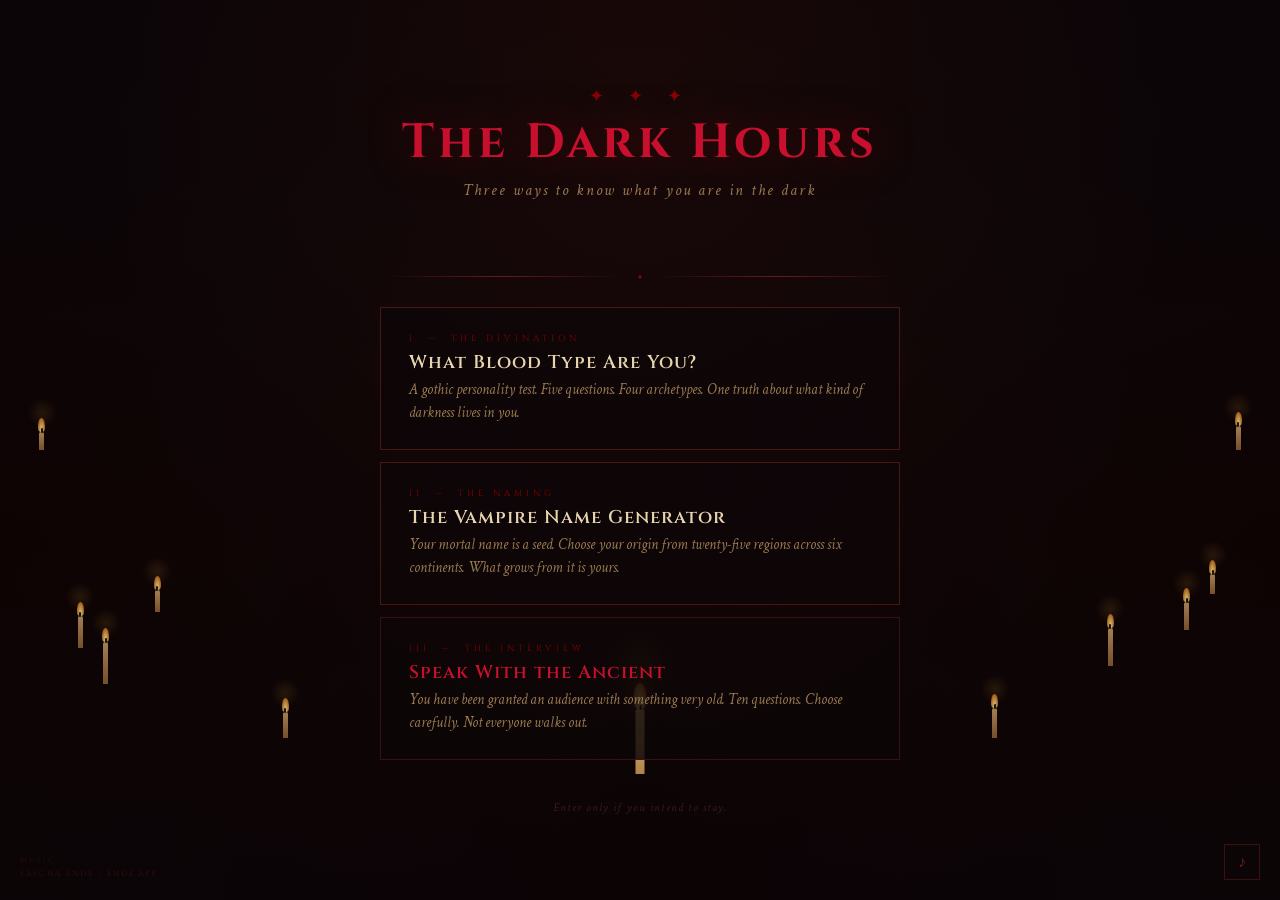
==== index.html @ 1d455ab2 "Add files via upload Lost Atmosphere 6 & 7 - by Sascha Ende All Credits to Sacha Ende and Ende.app" ====
<!DOCTYPE html>
<html lang="en">
<head>
<meta charset="UTF-8">
<meta name="viewport" content="width=device-width, initial-scale=1.0">
<title>The Dark Hours — A Gothic Experience</title>
<link rel="stylesheet" href="style.css">
<style>
/* LANDING PAGE SPECIFIC */
.landing-content {
  display: flex;
  flex-direction: column;
  align-items: center;
  justify-content: center;
  min-height: 100vh;
  padding: 2rem 1.25rem;
  position: relative;
  z-index: 10;
}

.site-intro {
  text-align: center;
  margin-bottom: 3rem;
  animation: fadeUp 1.2s ease;
}

.site-title {
  font-family: 'Cinzel', serif;
  font-size: clamp(1.8rem, 6vw, 3rem);
  font-weight: 700;
  color: var(--blood);
  text-shadow: 0 0 40px rgba(139,0,0,0.5), 0 0 80px rgba(139,0,0,0.2);
  letter-spacing: 4px;
  margin-bottom: 0.5rem;
  line-height: 1.2;
}

.site-tagline {
  font-style: italic;
  color: var(--gold-dim);
  font-size: 1rem;
  letter-spacing: 2px;
}

/* THREE DOORS */
.doors {
  display: flex;
  flex-direction: column;
  gap: 12px;
  width: 100%;
  max-width: 520px;
  animation: fadeUp 1.4s ease;
}

.door {
  display: block;
  background: rgba(13,6,8,0.85);
  border: 1px solid var(--border-dim);
  padding: 1.5rem 1.75rem;
  text-decoration: none;
  transition: all 0.3s;
  position: relative;
  overflow: hidden;
  cursor: pointer;
}

.door::before {
  content: '';
  position: absolute;
  left: 0; top: 0; bottom: 0;
  width: 0;
  background: linear-gradient(to right, rgba(139,26,26,0.15), transparent);
  transition: width 0.35s;
}

.door:hover {
  border-color: var(--border-bright);
  background: rgba(20,5,5,0.9);
}

.door:hover::before { width: 100%; }

.door-number {
  font-family: 'Cinzel', serif;
  font-size: 0.55rem;
  letter-spacing: 4px;
  color: var(--blood-dark);
  text-transform: uppercase;
  margin-bottom: 0.35rem;
}

.door-title {
  font-family: 'Cinzel', serif;
  font-size: 1.15rem;
  font-weight: 600;
  color: var(--parchment);
  margin-bottom: 0.3rem;
  letter-spacing: 1px;
}

.door-desc {
  font-size: 0.95rem;
  color: var(--gold-dim);
  font-style: italic;
  line-height: 1.5;
}

.door-arrow {
  position: absolute;
  right: 1.5rem;
  top: 50%;
  transform: translateY(-50%);
  color: var(--border-bright);
  font-size: 1.2rem;
  transition: all 0.25s;
  opacity: 0;
}

.door:hover .door-arrow {
  opacity: 1;
  right: 1.25rem;
}

.door.featured {
  border-color: #3a1010;
}

.door.featured .door-title { color: var(--blood); }
.door.featured .door-number { color: var(--blood-dark); }

.footer-note {
  margin-top: 2.5rem;
  font-size: 0.75rem;
  color: #3a1a1a;
  font-style: italic;
  letter-spacing: 1px;
  text-align: center;
  animation: fadeIn 2s ease;
}
</style>
</head>
<body>

<!-- ROOM BACKGROUND -->
<div class="room-bg state-open" id="roomBg">
  <div class="room-walls"></div>
  <div class="room-vignette state-open" id="roomVignette"></div>
  <div class="candle-scene">

    <!-- Ambient candles — placed around the room -->
    <div class="candle amb" style="left:6%;bottom:28%">
      <div class="c-glow"></div><div class="c-flame"></div>
      <div class="c-body" style="height:32px"></div>
    </div>
    <div class="candle amb" style="left:12%;bottom:32%">
      <div class="c-glow"></div><div class="c-flame"></div>
      <div class="c-body" style="height:22px"></div>
    </div>
    <div class="candle amb" style="left:8%;bottom:24%">
      <div class="c-glow"></div><div class="c-flame"></div>
      <div class="c-body" style="height:42px"></div>
    </div>
    <div class="candle amb" style="right:7%;bottom:30%">
      <div class="c-glow"></div><div class="c-flame"></div>
      <div class="c-body" style="height:28px"></div>
    </div>
    <div class="candle amb" style="right:13%;bottom:26%">
      <div class="c-glow"></div><div class="c-flame"></div>
      <div class="c-body" style="height:38px"></div>
    </div>
    <div class="candle amb" style="right:5%;bottom:34%">
      <div class="c-glow"></div><div class="c-flame"></div>
      <div class="c-body" style="height:20px"></div>
    </div>
    <div class="candle amb" style="left:22%;bottom:18%">
      <div class="c-glow"></div><div class="c-flame"></div>
      <div class="c-body" style="height:26px"></div>
    </div>
    <div class="candle amb" style="right:22%;bottom:18%">
      <div class="c-glow"></div><div class="c-flame"></div>
      <div class="c-body" style="height:30px"></div>
    </div>
    <div class="candle amb" style="left:3%;bottom:50%">
      <div class="c-glow"></div><div class="c-flame"></div>
      <div class="c-body" style="height:18px"></div>
    </div>
    <div class="candle amb" style="right:3%;bottom:50%">
      <div class="c-glow"></div><div class="c-flame"></div>
      <div class="c-body" style="height:24px"></div>
    </div>

    <!-- THE SIGNIFICANT CANDLE — centered, prominent -->
    <div class="candle sig" id="sigCandle" style="left:50%;transform:translateX(-50%);bottom:14%">
      <div class="c-glow"></div><div class="c-flame"></div>
      <div class="c-body" style="height:65px"></div>
    </div>

  </div>
</div>

<!-- LANDING CONTENT -->
<div class="landing-content">
  <div class="site-intro">
    <div class="ornament">✦ ✦ ✦</div>
    <h1 class="site-title">The Dark Hours</h1>
    <p class="site-tagline">Three ways to know what you are in the dark</p>
  </div>

  <div class="divider" style="width:100%;max-width:520px;margin-bottom:1.5rem">
    <div class="divider-line"></div><div class="divider-gem">⬥</div><div class="divider-line"></div>
  </div>

  <div class="doors">

    <a href="quiz.html" class="door">
      <div class="door-number">I &nbsp;—&nbsp; The Divination</div>
      <div class="door-title">What Blood Type Are You?</div>
      <div class="door-desc">A gothic personality test. Five questions. Four archetypes. One truth about what kind of darkness lives in you.</div>
      <span class="door-arrow">→</span>
    </a>

    <a href="generator.html" class="door">
      <div class="door-number">II &nbsp;—&nbsp; The Naming</div>
      <div class="door-title">The Vampire Name Generator</div>
      <div class="door-desc">Your mortal name is a seed. Choose your origin from twenty-five regions across six continents. What grows from it is yours.</div>
      <span class="door-arrow">→</span>
    </a>

    <a href="interview.html" class="door featured">
      <div class="door-number">III &nbsp;—&nbsp; The Interview</div>
      <div class="door-title">Speak With the Ancient</div>
      <div class="door-desc">You have been granted an audience with something very old. Ten questions. Choose carefully. Not everyone walks out.</div>
      <span class="door-arrow">→</span>
    </a>

  </div>

  <p class="footer-note">Enter only if you intend to stay.</p>
</div>


<!-- ATMOSPHERIC AUDIO -->
<audio id="bg-audio" loop preload="auto" style="display:none">
  <source src="atmosphere.mp3" type="audio/mpeg">
</audio>

<!-- MUTE BUTTON -->
<button id="audio-toggle" onclick="toggleAudio()" title="Toggle music" aria-label="Toggle music">
  <span id="audio-icon">♪</span>
</button>

<style>
#audio-toggle {
  position: fixed;
  bottom: 1.25rem;
  right: 1.25rem;
  z-index: 100;
  width: 36px;
  height: 36px;
  background: rgba(13,6,8,0.85);
  border: 1px solid #3a1010;
  color: #6b1a1a;
  font-size: 1rem;
  cursor: pointer;
  border-radius: 0;
  display: flex;
  align-items: center;
  justify-content: center;
  transition: border-color 0.2s, color 0.2s;
  padding: 0;
  line-height: 1;
}
#audio-toggle:hover {
  border-color: #8b1a1a;
  color: #c8102e;
}
#audio-toggle.muted {
  color: #3a1010;
  border-color: #1a0808;
}
</style>

<script>
(function() {
  const audio = document.getElementById('bg-audio');
  const btn   = document.getElementById('audio-toggle');
  const icon  = document.getElementById('audio-icon');

  // Read mute state from localStorage
  let muted = localStorage.getItem('dh-muted') === 'true';

  function applyMute() {
    audio.muted = muted;
    icon.textContent = muted ? '♪' : '♪';
    btn.classList.toggle('muted', muted);
    btn.title = muted ? 'Unmute music' : 'Mute music';
  }

  // Fade in from silence
  audio.volume = 0;

  function tryPlay() {
    if (muted) { applyMute(); return; }
    audio.play().then(() => {
      // Fade in to 0.18 over 3 seconds
      let vol = 0;
      const target = 0.18;
      const step = target / 60;
      const fade = setInterval(() => {
        vol = Math.min(vol + step, target);
        audio.volume = vol;
        if (vol >= target) clearInterval(fade);
      }, 50);
    }).catch(() => {
      // Autoplay blocked — attach to first user interaction
      const unlock = () => {
        tryPlay();
        document.removeEventListener('click', unlock);
        document.removeEventListener('keydown', unlock);
      };
      document.addEventListener('click', unlock);
      document.addEventListener('keydown', unlock);
    });
    applyMute();
  }

  function toggleAudio() {
    muted = !muted;
    localStorage.setItem('dh-muted', muted);
    if (muted) {
      // Fade out
      const fade = setInterval(() => {
        audio.volume = Math.max(audio.volume - 0.02, 0);
        if (audio.volume <= 0) { audio.muted = true; clearInterval(fade); }
      }, 40);
    } else {
      audio.muted = false;
      tryPlay();
    }
    applyMute();
  }

  window.toggleAudio = toggleAudio;

  // Start on page load
  tryPlay();
})();
</script>


<!-- MUSIC CREDIT -->
<div style="position:fixed;bottom:1.25rem;left:1.25rem;z-index:99;font-family:'Cinzel',serif;font-size:0.48rem;letter-spacing:2px;color:#2a0e0e;line-height:1.6;pointer-events:none">
  MUSIC<br>
  <span style="pointer-events:auto">
    <a href="https://ende.app" target="_blank" rel="noopener"
       style="color:#3a1010;text-decoration:none;transition:color 0.2s"
       onmouseover="this.style.color='#8b1a1a'"
       onmouseout="this.style.color='#3a1010'">
      SASCHA ENDE / ENDE.APP
    </a>
  </span>
</div>

</body>
</html>
---- style.css ----
@import url('https://fonts.googleapis.com/css2?family=Cinzel:wght@400;600;700&family=Crimson+Text:ital,wght@0,400;0,600;1,400&display=swap');

*, *::before, *::after { box-sizing: border-box; margin: 0; padding: 0; }

:root {
  --blood: #c8102e;
  --blood-dark: #8b0000;
  --blood-deep: #3a0000;
  --parchment: #e8d5b0;
  --gold: #c8a87a;
  --gold-dim: #9a7a50;
  --gold-deep: #6b4a2a;
  --void: #0d0608;
  --void-mid: #120506;
  --void-light: #1a0808;
  --void-border: #3a1010;
  --border-dim: #4a1515;
  --border-bright: #8b1a1a;
}

html { scroll-behavior: smooth; }

body {
  background: var(--void);
  font-family: 'Crimson Text', serif;
  color: var(--parchment);
  min-height: 100vh;
  overflow-x: hidden;
}

/* ─── FIXED ROOM BACKGROUND ─────────────────────────── */
.room-bg {
  position: fixed;
  inset: 0;
  z-index: 0;
  overflow: hidden;
  background: #0a0304;
  transition: background 2s ease;
}

.room-bg.state-open     { background: #0d0608; }
.room-bg.state-engaged  { background: #0b0405; }
.room-bg.state-watchful { background: #090304; }
.room-bg.state-withdrawing { background: #070203; }
.room-bg.state-impatient   { background: #050102; }
.room-bg.state-critical    { background: #030001; }

/* Vignette that tightens with tension */
.room-vignette {
  position: absolute;
  inset: 0;
  background: radial-gradient(ellipse at 50% 40%, transparent 20%, rgba(3,0,1,0.6) 100%);
  transition: opacity 2s ease;
  z-index: 1;
}

.room-vignette.state-open        { opacity: 0.4; }
.room-vignette.state-engaged     { opacity: 0.5; }
.room-vignette.state-watchful    { opacity: 0.65; }
.room-vignette.state-withdrawing { opacity: 0.78; }
.room-vignette.state-impatient   { opacity: 0.88; }
.room-vignette.state-critical    { opacity: 0.95; }

/* Wall texture suggestion */
.room-walls {
  position: absolute;
  inset: 0;
  background:
    radial-gradient(ellipse at 50% 0%, #1a0808 0%, transparent 60%),
    radial-gradient(ellipse at 0% 60%, #100404 0%, transparent 50%),
    radial-gradient(ellipse at 100% 60%, #100404 0%, transparent 50%),
    radial-gradient(ellipse at 50% 100%, #0d0305 0%, transparent 55%);
  z-index: 0;
}

/* ─── CANDLE SYSTEM ─────────────────────────────────── */
.candle-scene {
  position: absolute;
  inset: 0;
  z-index: 2;
  pointer-events: none;
}

.candle {
  position: absolute;
  display: flex;
  flex-direction: column;
  align-items: center;
}

.c-flame {
  border-radius: 50% 50% 35% 35%;
  background: radial-gradient(ellipse at 50% 80%, #fff8e8 0%, #f5d060 30%, #e08030 65%, transparent 100%);
  animation: flicker-a 3s ease-in-out infinite;
  transform-origin: bottom center;
  filter: blur(0.4px);
  transition: width 2s ease, height 2s ease, opacity 2s ease;
}

.c-body {
  background: linear-gradient(to bottom, #d4a96a, #9a6838);
  border-radius: 2px 2px 0 0;
  position: relative;
}

.c-body::before {
  content: '';
  position: absolute;
  top: -4px;
  left: 50%;
  transform: translateX(-50%);
  width: 2px;
  height: 5px;
  background: #1a1a1a;
  border-radius: 1px;
}

.c-glow {
  position: absolute;
  border-radius: 50%;
  pointer-events: none;
  transition: opacity 2s ease;
}

/* Ambient candles — various positions, small */
.candle.amb { opacity: 0.75; transition: opacity 2s ease; }
.candle.amb .c-flame { width: 7px; height: 14px; }
.candle.amb .c-body  { width: 5px; }
.candle.amb .c-glow  { width: 30px; height: 30px; margin-top: -20px; background: radial-gradient(ellipse, rgba(240,180,60,0.15) 0%, transparent 70%); }

/* The significant candle */
.candle.sig .c-flame { width: 13px; height: 26px; animation: flicker-s 2.2s ease-in-out infinite; box-shadow: 0 0 14px 5px rgba(240,160,40,0.22); }
.candle.sig .c-body  { width: 9px; background: linear-gradient(to bottom, #e8c480, #b08448); }
.candle.sig .c-glow  { width: 80px; height: 80px; margin-top: -60px; background: radial-gradient(ellipse, rgba(245,200,66,0.18) 0%, transparent 65%); }

@keyframes flicker-a {
  0%,100% { transform: scaleX(1) scaleY(1) rotate(0deg); opacity:0.75; }
  25%  { transform: scaleX(0.9) scaleY(1.06) rotate(-1.5deg); opacity:0.65; }
  50%  { transform: scaleX(1.06) scaleY(0.95) rotate(1deg); opacity:0.78; }
  75%  { transform: scaleX(0.95) scaleY(1.04) rotate(0.8deg); opacity:0.70; }
}
@keyframes flicker-s {
  0%,100% { transform: scaleX(1) scaleY(1) rotate(0deg); opacity:1; }
  20%  { transform: scaleX(0.87) scaleY(1.1) rotate(-2deg); opacity:0.9; }
  40%  { transform: scaleX(1.08) scaleY(0.93) rotate(1.2deg); opacity:0.96; }
  60%  { transform: scaleX(0.93) scaleY(1.06) rotate(-0.8deg); opacity:0.93; }
  80%  { transform: scaleX(1.04) scaleY(0.97) rotate(1deg); opacity:0.98; }
}

/* State-based candle changes */
.candle.amb.state-withdrawing { opacity: 0.4; }
.candle.amb.state-impatient   { opacity: 0.2; }
.candle.amb.state-critical    { opacity: 0.05; }

.candle.sig.state-withdrawing .c-flame { width: 10px; height: 20px; }
.candle.sig.state-impatient   .c-flame { width: 8px;  height: 15px; }
.candle.sig.state-critical    .c-flame { width: 6px;  height: 10px; }

/* ─── CONTENT LAYER ─────────────────────────────────── */
.content {
  position: relative;
  z-index: 10;
  max-width: 620px;
  margin: 0 auto;
  padding: 0 1.25rem 5rem;
  min-height: 100vh;
}

/* ─── TYPOGRAPHY ────────────────────────────────────── */
.ornament {
  text-align: center;
  color: var(--blood-dark);
  font-size: 1.1rem;
  letter-spacing: 10px;
  margin-bottom: 0.4rem;
}

h1.main-title {
  font-family: 'Cinzel', serif;
  font-size: clamp(1.4rem, 5vw, 2rem);
  font-weight: 700;
  text-align: center;
  color: var(--blood);
  text-shadow: 0 0 30px rgba(139,0,0,0.5);
  line-height: 1.3;
  margin-bottom: 0.2rem;
  letter-spacing: 2px;
}

.subtitle {
  text-align: center;
  font-style: italic;
  color: var(--gold-dim);
  font-size: 0.95rem;
  letter-spacing: 1px;
  margin-bottom: 1.5rem;
}

.divider {
  display: flex;
  align-items: center;
  gap: 12px;
  margin: 1.25rem 0;
}
.divider-line { flex: 1; height: 1px; background: linear-gradient(to right, transparent, #6b1a1a, transparent); }
.divider-gem  { color: var(--blood-dark); font-size: 0.65rem; }

/* ─── CARDS / GLASS PANELS ──────────────────────────── */
.panel {
  background: rgba(13,6,8,0.82);
  border: 1px solid var(--void-border);
  backdrop-filter: blur(2px);
  padding: 1.5rem;
  margin-bottom: 1rem;
}

/* ─── SCENE TEXT ────────────────────────────────────── */
.scene-text {
  font-size: 1rem;
  line-height: 1.85;
  color: var(--gold-dim);
  font-style: italic;
  margin-bottom: 0.9rem;
}

/* ─── SPEECH ────────────────────────────────────────── */
.speech {
  font-size: 1.1rem;
  line-height: 1.8;
  color: var(--parchment);
  margin-bottom: 0.6rem;
  padding-left: 1.1rem;
  position: relative;
}
.speech::before {
  content: '"';
  position: absolute;
  left: 0; top: 0;
  color: var(--blood);
  font-size: 1.3rem;
  line-height: 1;
}

.beat {
  font-size: 0.88rem;
  color: var(--gold-deep);
  font-style: italic;
  margin-bottom: 0.5rem;
}

/* ─── CHOICES ───────────────────────────────────────── */
.choice-prompt {
  font-family: 'Cinzel', serif;
  font-size: 0.62rem;
  letter-spacing: 3px;
  color: var(--gold-deep);
  text-transform: uppercase;
  margin-bottom: 0.65rem;
}

.choices { display: flex; flex-direction: column; gap: 8px; margin-bottom: 1.5rem; }

.choice-btn {
  background: rgba(26,8,8,0.88);
  border: 1px solid var(--border-dim);
  color: var(--gold);
  font-family: 'Crimson Text', serif;
  font-size: 1.05rem;
  padding: 0.85rem 1.1rem;
  cursor: pointer;
  text-align: left;
  transition: all 0.22s;
  line-height: 1.4;
  width: 100%;
  position: relative;
  overflow: hidden;
  -webkit-tap-highlight-color: transparent;
}
.choice-btn::before {
  content: '';
  position: absolute;
  left: 0; top: 0; bottom: 0;
  width: 0;
  background: linear-gradient(to right, rgba(139,26,26,0.18), transparent);
  transition: width 0.28s;
}
.choice-btn:hover  { border-color: var(--border-bright); color: var(--parchment); }
.choice-btn:hover::before { width: 100%; }
.choice-btn.selected { border-color: var(--blood); color: var(--parchment); background: rgba(26,5,5,0.92); }
.choice-btn.hidden-q { border-color: #2a1008; color: #7a4a22; border-style: dashed; }
.choice-btn.hidden-q:hover { border-color: #c87a2e; color: var(--gold); border-style: solid; }
.choice-btn:disabled { opacity: 0.35; cursor: not-allowed; pointer-events: none; }

/* ─── ACTION BUTTON ─────────────────────────────────── */
.action-btn {
  display: block;
  width: 100%;
  background: transparent;
  border: 1px solid var(--border-bright);
  color: var(--blood);
  font-family: 'Cinzel', serif;
  font-size: 0.85rem;
  padding: 0.8rem;
  cursor: pointer;
  letter-spacing: 3px;
  text-transform: uppercase;
  transition: all 0.2s;
  -webkit-tap-highlight-color: transparent;
}
.action-btn:hover { background: var(--void-light); border-color: var(--blood); }

/* ─── QUESTION META ─────────────────────────────────── */
.q-number {
  font-family: 'Cinzel', serif;
  font-size: 0.6rem;
  letter-spacing: 4px;
  color: var(--gold-deep);
  text-transform: uppercase;
  margin-bottom: 0.35rem;
}

.q-text {
  font-size: 1.15rem;
  font-style: italic;
  color: var(--parchment);
  line-height: 1.6;
  margin-bottom: 1.2rem;
}

/* ─── RESULT CARD ───────────────────────────────────── */
.result-card {
  background: rgba(18,5,6,0.9);
  border: 1px solid var(--void-border);
  padding: 1.5rem;
  margin-bottom: 1rem;
  animation: fadeUp 0.7s ease;
}
.result-card h3 {
  font-family: 'Cinzel', serif;
  font-size: 1rem;
  color: var(--blood);
  margin-bottom: 0.65rem;
  font-weight: 600;
}
.result-card p {
  font-size: 1.05rem;
  line-height: 1.75;
  color: var(--gold);
}

/* ─── INPUT ─────────────────────────────────────────── */
.gothic-input {
  width: 100%;
  background: rgba(26,8,8,0.88);
  border: 1px solid var(--border-dim);
  color: var(--parchment);
  font-family: 'Crimson Text', serif;
  font-size: 1.1rem;
  padding: 0.65rem 0.85rem;
  outline: none;
  transition: border-color 0.2s;
  -moz-appearance: textfield;
}
.gothic-input::-webkit-outer-spin-button,
.gothic-input::-webkit-inner-spin-button { -webkit-appearance: none; }
.gothic-input:focus { border-color: var(--border-bright); }
.gothic-input::placeholder { color: #4a2a2a; }

.gothic-select {
  width: 100%;
  background: rgba(26,8,8,0.88);
  border: 1px solid var(--border-dim);
  color: var(--parchment);
  font-family: 'Crimson Text', serif;
  font-size: 1.05rem;
  padding: 0.65rem 0.85rem;
  outline: none;
  cursor: pointer;
  appearance: none;
  -webkit-appearance: none;
}
.gothic-select:focus { border-color: var(--border-bright); }
.gothic-select option { background: #1a0808; }

.input-label {
  display: block;
  font-family: 'Cinzel', serif;
  font-size: 0.62rem;
  letter-spacing: 2px;
  color: var(--gold-deep);
  text-transform: uppercase;
  margin-bottom: 5px;
}

/* ─── TRAITS / INFO GRID ────────────────────────────── */
.traits-grid { display: grid; grid-template-columns: 1fr 1fr; gap: 10px; margin-top: 0.75rem; }
.trait-item {
  background: rgba(26,8,8,0.8);
  border-left: 2px solid var(--border-bright);
  padding: 0.5rem 0.75rem;
}
.trait-item strong {
  display: block;
  font-family: 'Cinzel', serif;
  font-size: 0.58rem;
  letter-spacing: 2px;
  color: #6b1a1a;
  text-transform: uppercase;
  margin-bottom: 2px;
}
.trait-item span { font-size: 0.9rem; color: var(--gold); }

/* ─── PROGRESS ──────────────────────────────────────── */
.progress-wrap { height: 2px; background: #1a0808; margin: 1.25rem 0 0.4rem; }
.progress-fill { height: 100%; background: linear-gradient(to right, #8b0000, var(--blood)); transition: width 0.4s ease; }
.progress-text {
  font-family: 'Cinzel', serif;
  font-size: 0.6rem;
  color: var(--gold-deep);
  letter-spacing: 2px;
  text-align: right;
  margin-bottom: 0.75rem;
}

/* ─── ENDING ────────────────────────────────────────── */
.ending-block {
  background: rgba(12,3,4,0.92);
  border: 1px solid var(--void-border);
  padding: 2rem 1.5rem;
  animation: fadeUp 1s ease;
}
.ending-title {
  font-family: 'Cinzel', serif;
  font-size: 1.2rem;
  font-weight: 600;
  color: var(--blood);
  margin-bottom: 1rem;
  letter-spacing: 2px;
  text-align: center;
}
.ending-text {
  font-size: 1.05rem;
  line-height: 1.85;
  color: var(--gold-dim);
  font-style: italic;
  text-align: center;
}

/* ─── TAPE RECORDER ─────────────────────────────────── */
.tape-block {
  background: rgba(8,2,3,0.95);
  border: 1px solid #2a0a0a;
  padding: 1.5rem;
  position: relative;
}
.tape-block::before {
  content: '⏺ RECORDING';
  position: absolute;
  top: 0.65rem; right: 1rem;
  font-family: 'Cinzel', serif;
  font-size: 0.5rem;
  letter-spacing: 3px;
  color: var(--blood);
  opacity: 0.5;
}
.tape-line { font-size: 0.95rem; line-height: 1.9; margin-bottom: 0.3rem; }
.tape-line.yours { color: var(--gold-dim); }
.tape-line.his {
  color: #1e0808;
  font-style: italic;
  font-size: 0.78rem;
  letter-spacing: 1px;
  border-left: 1px solid #2a0808;
  padding-left: 0.65rem;
}

/* ─── DEATH ENDING CHOICES ──────────────────────────── */
.death-choices {
  display: flex;
  flex-direction: column;
  gap: 10px;
  margin: 1.5rem 0;
}
.death-btn {
  background: rgba(8,2,3,0.95);
  border: 1px solid var(--border-dim);
  color: var(--gold-dim);
  font-family: 'Crimson Text', serif;
  font-size: 1.05rem;
  padding: 1rem 1.25rem;
  cursor: pointer;
  text-align: center;
  font-style: italic;
  transition: all 0.25s;
  letter-spacing: 0.5px;
}
.death-btn:hover { border-color: var(--blood); color: var(--parchment); background: rgba(26,5,5,0.95); }

/* ─── ANIMATIONS ────────────────────────────────────── */
@keyframes fadeUp {
  from { opacity: 0; transform: translateY(10px); }
  to   { opacity: 1; transform: translateY(0); }
}
@keyframes fadeIn {
  from { opacity: 0; }
  to   { opacity: 1; }
}

/* ─── MOBILE ────────────────────────────────────────── */
@media (max-width: 480px) {
  .content { padding: 0 1rem 4rem; }
  h1.main-title { font-size: 1.4rem; }
  .speech { font-size: 1.05rem; }
  .choice-btn { font-size: 1rem; padding: 0.8rem 1rem; }
  .traits-grid { grid-template-columns: 1fr; }
}
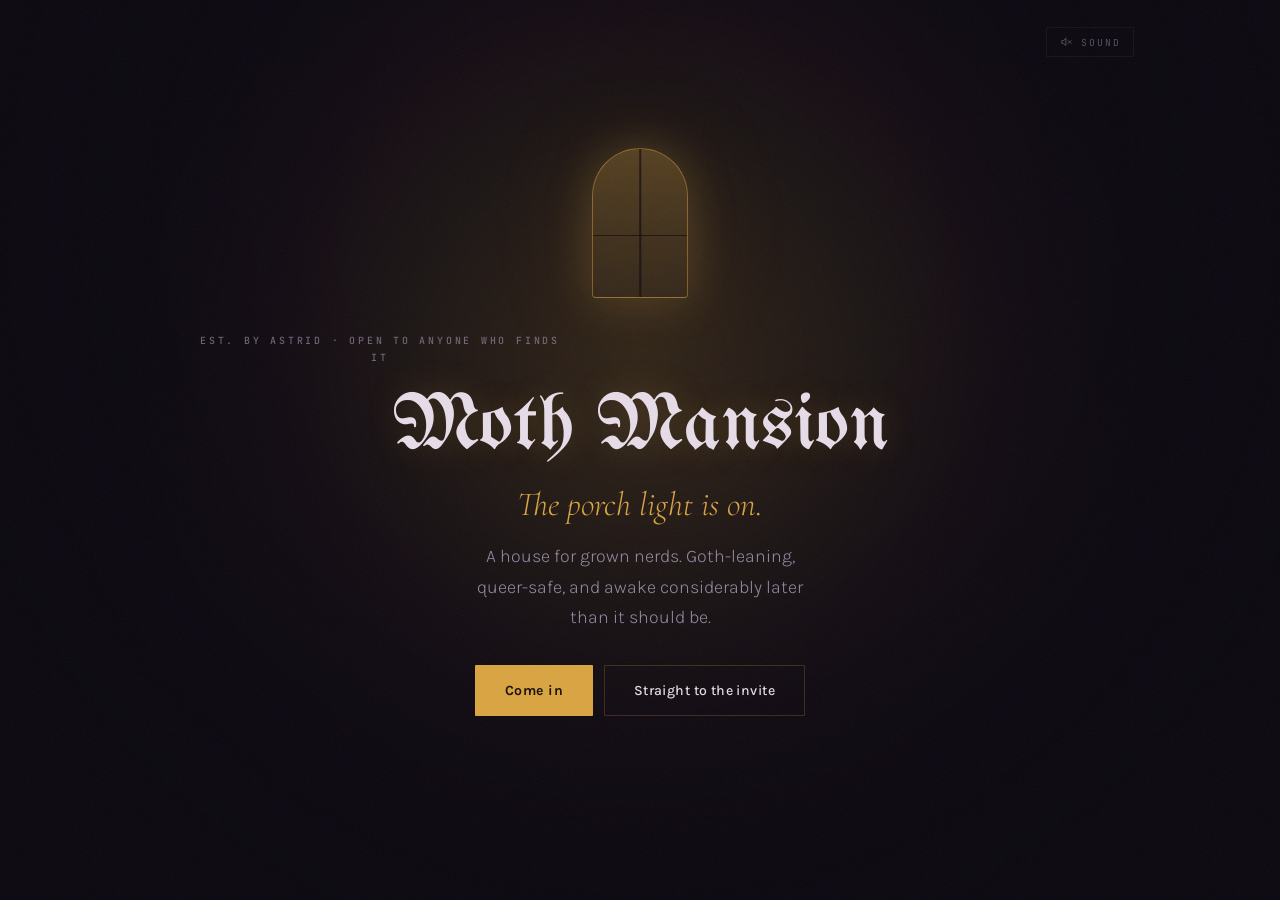
==== commit 65b8ad87: "Add Moth Mansion landing page Add full static index.html for Moth Mansion. Implements a responsive, " ====
--- a/index.html
+++ b/index.html
@@ -1,365 +1,941 @@
 <!DOCTYPE html>
 <html lang="en">
 <head>
-<meta charset="UTF-8">
-<meta name="viewport" content="width=device-width, initial-scale=1.0">
-<title>The Dark Hours — A Gothic Experience</title>
-<link rel="stylesheet" href="style.css">
+<meta charset="utf-8">
+<meta name="viewport" content="width=device-width, initial-scale=1, viewport-fit=cover">
+<title>Moth Mansion — the porch light is on</title>
+<meta name="description" content="An adult gaming and nerd community. Goth-leaning, queer-safe, awake later than it should be.">
+<meta property="og:title" content="Moth Mansion">
+<meta property="og:description" content="A house for grown nerds. The porch light is on.">
+<meta name="theme-color" content="#0B0810">
+<link rel="preconnect" href="https://fonts.googleapis.com">
+<link rel="preconnect" href="https://fonts.gstatic.com" crossorigin>
+<link href="https://fonts.googleapis.com/css2?family=Cormorant+Garamond:ital,wght@0,300;0,400;1,300;1,400&family=UnifrakturMaguntia&family=Karla:wght@300;400;500;700&family=JetBrains+Mono:wght@400;500&display=swap" rel="stylesheet">
 <style>
-/* LANDING PAGE SPECIFIC */
-.landing-content {
-  display: flex;
-  flex-direction: column;
-  align-items: center;
-  justify-content: center;
-  min-height: 100vh;
-  padding: 2rem 1.25rem;
-  position: relative;
-  z-index: 10;
-}
-
-.site-intro {
-  text-align: center;
-  margin-bottom: 3rem;
-  animation: fadeUp 1.2s ease;
-}
-
-.site-title {
-  font-family: 'Cinzel', serif;
-  font-size: clamp(1.8rem, 6vw, 3rem);
-  font-weight: 700;
-  color: var(--blood);
-  text-shadow: 0 0 40px rgba(139,0,0,0.5), 0 0 80px rgba(139,0,0,0.2);
-  letter-spacing: 4px;
-  margin-bottom: 0.5rem;
-  line-height: 1.2;
-}
-
-.site-tagline {
-  font-style: italic;
-  color: var(--gold-dim);
-  font-size: 1rem;
-  letter-spacing: 2px;
-}
-
-/* THREE DOORS */
-.doors {
-  display: flex;
-  flex-direction: column;
-  gap: 12px;
-  width: 100%;
-  max-width: 520px;
-  animation: fadeUp 1.4s ease;
-}
-
-.door {
-  display: block;
-  background: rgba(13,6,8,0.85);
-  border: 1px solid var(--border-dim);
-  padding: 1.5rem 1.75rem;
-  text-decoration: none;
-  transition: all 0.3s;
-  position: relative;
-  overflow: hidden;
-  cursor: pointer;
-}
-
-.door::before {
-  content: '';
-  position: absolute;
-  left: 0; top: 0; bottom: 0;
-  width: 0;
-  background: linear-gradient(to right, rgba(139,26,26,0.15), transparent);
-  transition: width 0.35s;
-}
-
-.door:hover {
-  border-color: var(--border-bright);
-  background: rgba(20,5,5,0.9);
-}
-
-.door:hover::before { width: 100%; }
-
-.door-number {
-  font-family: 'Cinzel', serif;
-  font-size: 0.55rem;
-  letter-spacing: 4px;
-  color: var(--blood-dark);
-  text-transform: uppercase;
-  margin-bottom: 0.35rem;
-}
-
-.door-title {
-  font-family: 'Cinzel', serif;
-  font-size: 1.15rem;
-  font-weight: 600;
-  color: var(--parchment);
-  margin-bottom: 0.3rem;
-  letter-spacing: 1px;
-}
-
-.door-desc {
-  font-size: 0.95rem;
-  color: var(--gold-dim);
-  font-style: italic;
-  line-height: 1.5;
-}
-
-.door-arrow {
-  position: absolute;
-  right: 1.5rem;
-  top: 50%;
-  transform: translateY(-50%);
-  color: var(--border-bright);
-  font-size: 1.2rem;
-  transition: all 0.25s;
-  opacity: 0;
-}
-
-.door:hover .door-arrow {
-  opacity: 1;
-  right: 1.25rem;
-}
-
-.door.featured {
-  border-color: #3a1010;
-}
-
-.door.featured .door-title { color: var(--blood); }
-.door.featured .door-number { color: var(--blood-dark); }
-
-.footer-note {
-  margin-top: 2.5rem;
-  font-size: 0.75rem;
-  color: #3a1a1a;
-  font-style: italic;
-  letter-spacing: 1px;
-  text-align: center;
-  animation: fadeIn 2s ease;
+:root{
+  --ink:#0B0810; --crypt:#16101F; --velvet:#1E1529; --velvet-hi:#261B33;
+  --candle:#D9A441; --bone:#E6DCE8; --ash:#9287A0;
+  --wine:#A63A4C; --wine-lit:#D97C8A;
+  --hair:rgba(230,220,232,.10); --hair-lit:rgba(217,164,65,.22);
+  --display:"Cormorant Garamond",Georgia,serif;
+  --gothic:"UnifrakturMaguntia",serif;
+  --body:"Karla",system-ui,sans-serif;
+  --mono:"JetBrains Mono",ui-monospace,monospace;
+  --gut:clamp(1.25rem,5vw,3.5rem);
+}
+*{box-sizing:border-box}
+html,body{height:100%}
+body{
+  margin:0;background:var(--ink);color:var(--ash);
+  font-family:var(--body);font-weight:300;font-size:16px;line-height:1.7;
+  -webkit-font-smoothing:antialiased;overflow:hidden;
+}
+body::after{ /* candle grain */
+  content:"";position:fixed;inset:0;pointer-events:none;z-index:90;opacity:.05;
+  background-image:url("data:image/svg+xml,%3Csvg xmlns='http://www.w3.org/2000/svg' width='140' height='140'%3E%3Cfilter id='n'%3E%3CfeTurbulence type='fractalNoise' baseFrequency='.85' numOctaves='3'/%3E%3C/filter%3E%3Crect width='140' height='140' filter='url(%23n)'/%3E%3C/svg%3E");
+}
+a{color:var(--candle);text-decoration:none}
+:focus-visible{outline:2px solid var(--candle);outline-offset:4px;border-radius:2px}
+
+/* ── the house ──────────────────────────────────────────────────── */
+#house{position:fixed;inset:0;overflow:hidden}
+
+/* ambient lamp, brightens/dims as you move */
+#lamp{
+  position:absolute;top:-18vh;left:50%;translate:-50% 0;
+  width:min(130vw,1050px);aspect-ratio:1;border-radius:50%;pointer-events:none;
+  background:radial-gradient(circle,
+    rgba(217,164,65,.19) 0%, rgba(217,164,65,.085) 30%,
+    rgba(166,58,76,.05) 50%, transparent 70%);
+  filter:blur(16px);animation:breathe 13s ease-in-out infinite;
+  transition:opacity .5s ease;
+}
+@keyframes breathe{0%,100%{opacity:.78;transform:scale(1)}50%{opacity:1;transform:scale(1.05)}}
+#vignette{
+  position:absolute;inset:0;pointer-events:none;
+  background:radial-gradient(ellipse at 50% 26%,transparent 30%,rgba(11,8,16,.78) 80%);
+}
+
+/* the dark doorway you pass through */
+#veil{
+  position:fixed;inset:0;background:var(--ink);z-index:60;
+  opacity:0;pointer-events:none;transition:opacity .28s ease;
+}
+#veil.closed{opacity:1}
+
+/* ── panels ─────────────────────────────────────────────────────── */
+.room{
+  position:absolute;inset:0;display:grid;place-items:center;
+  padding:clamp(4.5rem,9vh,6rem) var(--gut) clamp(6rem,13vh,8rem);
+  opacity:0;pointer-events:none;overflow-y:auto;overscroll-behavior:contain;
+  transition:opacity .42s ease;
+}
+.room.here{opacity:1;pointer-events:auto}
+.inner{width:100%;max-width:880px;margin:auto}
+.room.wide .inner{max-width:1000px}
+
+.eyebrow{
+  font-family:var(--mono);font-size:.62rem;letter-spacing:.28em;
+  text-transform:uppercase;color:var(--ash);opacity:.7;font-weight:500;
+  margin:0 0 1rem;
+}
+h1,h2{font-family:var(--display);font-weight:300;color:var(--bone);margin:0 0 1.1rem;line-height:1.08}
+h2{font-size:clamp(1.75rem,4.6vw,3rem)}
+h2 em,h1 em{font-style:italic;color:var(--candle)}
+h3{font-family:var(--body);font-weight:700;font-size:.98rem;color:var(--bone);margin:0 0 .45rem}
+p{margin:0 0 1rem;max-width:60ch}
+.muted{opacity:.85}
+
+/* porch */
+#porch{text-align:center}
+.window{
+  position:relative;width:96px;height:150px;margin:0 auto 2.2rem;
+  border-radius:48px 48px 4px 4px;border:1.5px solid rgba(217,164,65,.45);
+  background:linear-gradient(180deg,rgba(217,164,65,.30),rgba(217,164,65,.06));
+  box-shadow:0 0 46px rgba(217,164,65,.26),0 0 120px rgba(217,164,65,.11);
+}
+.window::before,.window::after{content:"";position:absolute;background:rgba(11,8,16,.66)}
+.window::before{top:0;bottom:0;left:50%;width:1.5px;translate:-50% 0}
+.window::after{left:0;right:0;top:58%;height:1.5px}
+.wordmark{
+  font-family:var(--gothic);font-size:clamp(2.4rem,8.5vw,5rem);color:var(--bone);
+  line-height:1;margin:0 0 1.2rem;text-shadow:0 0 34px rgba(217,164,65,.22);
+}
+#porch h1{
+  font-style:italic;font-size:clamp(1.35rem,3.6vw,2.1rem);
+  color:var(--candle);margin-bottom:1.2rem;
+}
+.lede{font-size:clamp(.98rem,1.8vw,1.12rem);max-width:36ch;margin:0 auto 2rem}
+#porch .eyebrow{margin-bottom:1.3rem}
+
+.btn{
+  font-family:var(--body);font-weight:500;font-size:.88rem;letter-spacing:.03em;
+  padding:.78rem 1.8rem;border-radius:1px;border:1px solid transparent;cursor:pointer;
+  transition:transform .18s ease,background .18s ease,border-color .18s ease,color .18s ease;
+  display:inline-block;background:none;
+}
+.btn-primary{background:var(--candle);color:#1A1206;font-weight:700}
+.btn-primary:hover{transform:translateY(-2px);background:#E8B95A}
+.btn-ghost{border-color:var(--hair-lit);color:var(--bone)}
+.btn-ghost:hover{border-color:var(--candle);color:var(--candle)}
+.cta-row{display:flex;gap:.7rem;justify-content:center;flex-wrap:wrap}
+
+/* anecdote */
+.anecdote{
+  border-left:2px solid var(--wine);padding:.3rem 0 .3rem 1.5rem;margin:1.8rem 0;
+  font-family:var(--display);font-size:clamp(1.1rem,2.3vw,1.4rem);font-style:italic;
+  line-height:1.5;color:var(--bone);max-width:48ch;
+}
+.anecdote span{
+  display:block;font-family:var(--body);font-style:normal;font-size:.86rem;
+  color:var(--ash);margin-top:.85rem;line-height:1.65;
+}
+.stats{display:flex;gap:2.2rem;flex-wrap:wrap;margin-top:1.8rem}
+.stat b{display:block;font-family:var(--display);font-size:2.1rem;font-weight:300;color:var(--candle);line-height:1}
+.stat span{font-family:var(--mono);font-size:.58rem;letter-spacing:.2em;text-transform:uppercase;opacity:.7}
+
+/* card grid for rooms that need it */
+.cols{display:grid;grid-template-columns:repeat(auto-fit,minmax(230px,1fr));
+  gap:1px;background:var(--hair);border:1px solid var(--hair);margin-top:1.8rem}
+.cell{background:var(--crypt);padding:1.5rem 1.4rem}
+.cell p{font-size:.9rem;margin:0;max-width:none;line-height:1.65}
+.cell .eyebrow{color:var(--candle);opacity:.7;margin-bottom:.8rem}
+.chan{font-family:var(--mono);font-size:.68rem;opacity:.6;display:block;
+  margin-top:.9rem;line-height:1.9;word-break:break-word}
+
+/* ranks */
+.tier-note{font-size:.92rem;margin:1.4rem 0 0;max-width:60ch}
+.tier-note strong{color:var(--bone);font-weight:500}
+.tier-note em{font-style:italic;color:var(--ash)}
+
+.perkset{
+  display:grid;grid-template-columns:repeat(2,1fr);
+  gap:1px;background:var(--hair);border:1px solid var(--hair);margin-top:1.5rem;
+}
+@media(max-width:720px){.perkset{grid-template-columns:1fr}}
+.perkgroup{background:var(--crypt);padding:1.35rem 1.3rem}
+.perkgroup h3{
+  font-family:var(--mono);font-size:.58rem;letter-spacing:.2em;text-transform:uppercase;
+  color:var(--candle);opacity:.7;font-weight:500;margin-bottom:.95rem;
+}
+.perkgroup dl{margin:0}
+.perkgroup dt{
+  font-family:var(--mono);font-size:.74rem;color:var(--bone);margin-top:.75rem;
+}
+.perkgroup dt:first-child{margin-top:0}
+.perkgroup dd{margin:.1rem 0 0;font-size:.84rem;line-height:1.6;opacity:.85}
+
+.connect{
+  border:1px solid var(--hair-lit);background:rgba(217,164,65,.04);
+  padding:1.2rem 1.35rem;margin-top:1.8rem;border-radius:2px;
+}
+.connect h3{
+  font-family:var(--mono);font-size:.58rem;letter-spacing:.2em;text-transform:uppercase;
+  color:var(--candle);opacity:.75;margin-bottom:.9rem;
+}
+.ip{
+  display:flex;width:100%;align-items:stretch;gap:0;margin-bottom:.7rem;
+  background:rgba(11,8,16,.5);border:1px solid var(--hair);border-radius:2px;
+  padding:0;cursor:pointer;text-align:left;overflow:hidden;
+  transition:border-color .2s ease;font-family:var(--body);
+}
+.ip:hover{border-color:var(--hair-lit)}
+.ip-body{flex:1;padding:.7rem .95rem;min-width:0}
+.ip-lbl{
+  display:block;font-family:var(--mono);font-size:.55rem;letter-spacing:.2em;
+  text-transform:uppercase;color:var(--candle);opacity:.65;margin-bottom:.2rem;
+}
+.ip-val{
+  display:block;font-family:var(--mono);font-size:1rem;color:var(--bone);
+  word-break:break-all;
+}
+.ip-btn{
+  display:grid;place-items:center;padding:0 1.2rem;flex:none;
+  background:var(--candle);color:#1A1206;
+  font-family:var(--mono);font-size:.6rem;letter-spacing:.18em;text-transform:uppercase;
+  font-weight:500;transition:background .2s ease;
+}
+.ip:hover .ip-btn{background:#E8B95A}
+.ip.copied .ip-btn{background:#7FA86A;color:#0F1A0C}
+.invite{
+  display:flex;align-items:stretch;gap:0;margin-top:.9rem;max-width:26rem;
+  background:rgba(11,8,16,.5);border:1px solid var(--hair);border-radius:2px;
+  overflow:hidden;text-decoration:none;transition:border-color .2s ease,transform .2s ease;
+}
+.invite:hover{border-color:var(--hair-lit);transform:translateY(-1px)}
+.invite-mark{
+  display:grid;place-items:center;padding:0 .85rem;flex:none;
+  color:var(--candle);opacity:.8;border-right:1px solid var(--hair);
+  transition:opacity .2s ease;
+}
+.invite:hover .invite-mark{opacity:1}
+.invite-body{flex:1;padding:.62rem .9rem;min-width:0}
+.invite-lbl{
+  display:block;font-family:var(--mono);font-size:.53rem;letter-spacing:.2em;
+  text-transform:uppercase;color:var(--candle);opacity:.65;margin-bottom:.15rem;
+}
+.invite-val{
+  display:block;font-family:var(--mono);font-size:.85rem;color:var(--bone);
+  word-break:break-all;
+}
+.invite-go{
+  display:grid;place-items:center;padding:0 1.05rem;flex:none;
+  background:var(--candle);color:#1A1206;font-family:var(--mono);font-size:.58rem;
+  letter-spacing:.16em;text-transform:uppercase;font-weight:500;
+  transition:background .2s ease;white-space:nowrap;
+}
+.invite:hover .invite-go{background:#E8B95A}
+@media(max-width:520px){
+  .invite-val{font-size:.74rem}
+  .invite-go{padding:0 .8rem}
+}
+
+.ip-note{font-size:.82rem;opacity:.7;margin:.9rem 0 0}
+
+/* boosts */
+.boost-grid{display:grid;grid-template-columns:repeat(auto-fit,minmax(215px,1fr));
+  gap:1px;background:var(--hair);border:1px solid var(--hair);margin-top:1.8rem}
+.perk{background:var(--crypt);padding:1.4rem 1.35rem}
+.perk .eyebrow{color:var(--candle);opacity:.65;margin-bottom:.7rem}
+.perk p{font-size:.89rem;margin:0;max-width:none;line-height:1.65}
+.meter{height:3px;background:var(--hair);margin-top:2rem;border-radius:2px;overflow:hidden}
+.meter-fill{height:100%;width:41%;background:linear-gradient(90deg,var(--wine),var(--candle));
+  box-shadow:0 0 12px rgba(217,164,65,.5)}
+
+/* rules */
+.rules ul{padding-left:1.1rem;margin:1.4rem 0 0;list-style:none;max-width:58ch}
+.rules li{margin-bottom:.9rem;position:relative}
+.rules li::before{content:"†";position:absolute;left:-1.1rem;color:var(--wine-lit);opacity:.75}
+.rules strong{color:var(--bone);font-weight:500}
+
+/* door */
+.step{display:grid;grid-template-columns:auto 1fr;gap:1.4rem;padding:1.35rem 0;
+  border-top:1px solid var(--hair);align-items:start}
+.step:last-of-type{border-bottom:1px solid var(--hair)}
+.step-key{font-family:var(--mono);font-size:.64rem;letter-spacing:.18em;
+  color:var(--candle);opacity:.65;padding-top:.35rem;white-space:nowrap}
+.step p{margin:0;font-size:.92rem;max-width:56ch}
+.step p+p{margin-top:.45rem}
+.note{border-left:2px solid var(--wine);padding:.1rem 0 .1rem 1.3rem;
+  margin-top:1.6rem;font-size:.9rem;max-width:54ch}
+
+/* ── chrome ─────────────────────────────────────────────────────── */
+#brand{
+  position:fixed;top:clamp(1rem,3vh,1.7rem);left:var(--gut);z-index:70;
+  font-family:var(--gothic);font-size:1.35rem;color:var(--bone);opacity:0;
+  transition:opacity .5s ease;pointer-events:none;
+}
+#brand.on{opacity:.6;pointer-events:auto}
+#brand:hover{opacity:1}
+
+/* ── doors: navigation lives inside each room ───────────────────── */
+.doors{
+  display:grid;grid-template-columns:repeat(auto-fit,minmax(240px,1fr));
+  gap:.9rem;margin-top:2.4rem;
+}
+.door{
+  display:block;text-align:left;background:none;cursor:pointer;
+  border:1px solid var(--hair);border-radius:2px;
+  padding:1.05rem 1.25rem;font-family:var(--body);
+  transition:border-color .25s ease,background .25s ease,transform .25s ease;
+  position:relative;overflow:hidden;
+}
+.door::after{ /* light spilling under the door on hover */
+  content:"";position:absolute;left:0;right:0;bottom:0;height:2px;
+  background:linear-gradient(90deg,transparent,var(--candle),transparent);
+  opacity:0;transition:opacity .3s ease;
+}
+.door:hover,.door:focus-visible{
+  border-color:var(--hair-lit);background:rgba(217,164,65,.045);transform:translateY(-2px);
+}
+.door:hover::after,.door:focus-visible::after{opacity:.75}
+.door .way{
+  display:block;font-family:var(--mono);font-size:.58rem;letter-spacing:.22em;
+  text-transform:uppercase;color:var(--ash);opacity:.65;margin-bottom:.4rem;
+}
+.door .where{
+  display:block;font-family:var(--display);font-size:1.3rem;font-style:italic;
+  color:var(--bone);line-height:1.2;
+}
+.door.lead .where{color:var(--candle)}
+.door.lead{border-color:var(--hair-lit)}
+
+/* floor plan overlay */
+#sound-btn{
+  position:fixed;top:clamp(1rem,3vh,1.7rem);right:calc(var(--gut) + 5.6rem);z-index:72;
+  display:flex;align-items:center;gap:.45rem;
+  font-family:var(--mono);font-size:.6rem;letter-spacing:.2em;text-transform:uppercase;
+  color:var(--ash);background:none;border:1px solid var(--hair);border-radius:1px;
+  padding:.44rem .8rem;cursor:pointer;opacity:.55;
+  transition:opacity .35s ease,color .2s ease,border-color .2s ease;
+}
+#sound-btn:hover{opacity:1;color:var(--candle);border-color:var(--hair-lit)}
+#sound-btn .waves{opacity:0;transition:opacity .3s ease}
+#sound-btn .cross{opacity:1;transition:opacity .3s ease}
+#sound-btn[aria-pressed="true"]{color:var(--candle);border-color:var(--hair-lit);opacity:.9}
+#sound-btn[aria-pressed="true"] .waves{opacity:1}
+#sound-btn[aria-pressed="true"] .cross{opacity:0}
+@media(max-width:600px){
+  #sound-btn{right:calc(var(--gut) + 4.4rem);padding:.42rem .55rem}
+  #sound-btn .s-lbl{display:none}
+}
+
+#plan-btn{
+  position:fixed;top:clamp(1rem,3vh,1.7rem);right:var(--gut);z-index:72;
+  font-family:var(--mono);font-size:.6rem;letter-spacing:.2em;text-transform:uppercase;
+  color:var(--ash);background:none;border:1px solid var(--hair);border-radius:1px;
+  padding:.5rem .85rem;cursor:pointer;opacity:0;pointer-events:none;
+  transition:opacity .5s ease,color .2s ease,border-color .2s ease;
+}
+#plan-btn.on{opacity:.7;pointer-events:auto}
+#plan-btn:hover{color:var(--candle);border-color:var(--hair-lit);opacity:1}
+#plan{
+  position:fixed;inset:0;z-index:80;background:rgba(11,8,16,.96);
+  display:grid;place-items:center;padding:var(--gut);
+  opacity:0;pointer-events:none;transition:opacity .3s ease;
+}
+#plan.open{opacity:1;pointer-events:auto}
+.plan-list{width:100%;max-width:520px}
+.plan-list button{
+  display:block;width:100%;text-align:left;background:none;cursor:pointer;
+  border:0;border-bottom:1px solid var(--hair);padding:1rem .2rem;
+  font-family:var(--display);font-size:1.5rem;font-style:italic;color:var(--ash);
+  transition:color .2s ease,padding-left .2s ease;
+}
+.plan-list button:hover{color:var(--bone);padding-left:.9rem}
+.plan-list button[aria-current="true"]{color:var(--candle)}
+.plan-list button span{
+  font-family:var(--mono);font-size:.56rem;letter-spacing:.2em;text-transform:uppercase;
+  display:block;font-style:normal;opacity:.55;margin-bottom:.15rem;
+}
+
+/* moths */
+.moth{position:absolute;pointer-events:none;opacity:0;color:var(--ash);z-index:1}
+.m1{left:12%;top:66%;animation:d1 26s ease-in-out infinite}
+.m2{left:82%;top:56%;animation:d2 33s ease-in-out infinite 4s}
+.m3{left:28%;top:32%;animation:d3 29s ease-in-out infinite 9s}
+@keyframes d1{0%{opacity:0;transform:translate(0,0)}18%{opacity:.4}50%{transform:translate(44px,-96px) rotate(11deg)}100%{opacity:0;transform:translate(-22px,-182px)}}
+@keyframes d2{0%{opacity:0;transform:translate(0,0)}22%{opacity:.34}55%{transform:translate(-60px,-78px) rotate(-12deg)}100%{opacity:0;transform:translate(-16px,-158px)}}
+@keyframes d3{0%{opacity:0;transform:translate(0,0)}25%{opacity:.24}60%{transform:translate(36px,-60px)}100%{opacity:0;transform:translate(70px,-124px)}}
+
+@media(max-width:600px){
+  .step{grid-template-columns:1fr;gap:.35rem}
+  .step-key{padding-top:0}
+  .doors{grid-template-columns:1fr;gap:.6rem;margin-top:1.8rem}
+  .door{padding:.85rem 1rem}
+  .door .where{font-size:1.12rem}
+  #sound-btn{
+  position:fixed;top:clamp(1rem,3vh,1.7rem);right:calc(var(--gut) + 5.6rem);z-index:72;
+  display:flex;align-items:center;gap:.45rem;
+  font-family:var(--mono);font-size:.6rem;letter-spacing:.2em;text-transform:uppercase;
+  color:var(--ash);background:none;border:1px solid var(--hair);border-radius:1px;
+  padding:.44rem .8rem;cursor:pointer;opacity:.55;
+  transition:opacity .35s ease,color .2s ease,border-color .2s ease;
+}
+#sound-btn:hover{opacity:1;color:var(--candle);border-color:var(--hair-lit)}
+#sound-btn .waves{opacity:0;transition:opacity .3s ease}
+#sound-btn .cross{opacity:1;transition:opacity .3s ease}
+#sound-btn[aria-pressed="true"]{color:var(--candle);border-color:var(--hair-lit);opacity:.9}
+#sound-btn[aria-pressed="true"] .waves{opacity:1}
+#sound-btn[aria-pressed="true"] .cross{opacity:0}
+@media(max-width:600px){
+  #sound-btn{right:calc(var(--gut) + 4.4rem);padding:.42rem .55rem}
+  #sound-btn .s-lbl{display:none}
+}
+
+#plan-btn{padding:.42rem .65rem;font-size:.55rem}
+  .plan-list button{font-size:1.2rem;padding:.8rem .2rem}
+}
+@media(prefers-reduced-motion:reduce){
+  *{animation:none!important}
+  #veil{transition:none}
+  .room{transition:none}
 }
 </style>
 </head>
 <body>
 
-<!-- ROOM BACKGROUND -->
-<div class="room-bg state-open" id="roomBg">
-  <div class="room-walls"></div>
-  <div class="room-vignette state-open" id="roomVignette"></div>
-  <div class="candle-scene">
-
-    <!-- Ambient candles — placed around the room -->
-    <div class="candle amb" style="left:6%;bottom:28%">
-      <div class="c-glow"></div><div class="c-flame"></div>
-      <div class="c-body" style="height:32px"></div>
+<div id="house">
+  <div id="lamp" aria-hidden="true"></div>
+  <div id="vignette" aria-hidden="true"></div>
+  <div class="moth m1" aria-hidden="true"><svg width="17" height="13" viewBox="0 0 17 13" fill="currentColor"><path d="M8.5 6.5S5.8.6 3.1.9.2 5 1.9 7.4s6.6 5 6.6 5 4.9-2.6 6.6-5S16.6 1.2 13.9.9 8.5 6.5 8.5 6.5z"/></svg></div>
+  <div class="moth m2" aria-hidden="true"><svg width="12" height="9" viewBox="0 0 17 13" fill="currentColor"><path d="M8.5 6.5S5.8.6 3.1.9.2 5 1.9 7.4s6.6 5 6.6 5 4.9-2.6 6.6-5S16.6 1.2 13.9.9 8.5 6.5 8.5 6.5z"/></svg></div>
+  <div class="moth m3" aria-hidden="true"><svg width="20" height="15" viewBox="0 0 17 13" fill="currentColor"><path d="M8.5 6.5S5.8.6 3.1.9.2 5 1.9 7.4s6.6 5 6.6 5 4.9-2.6 6.6-5S16.6 1.2 13.9.9 8.5 6.5 8.5 6.5z"/></svg></div>
+
+  <!-- PORCH -->
+  <section class="room here" id="porch" data-room="porch" aria-label="The porch">
+    <div class="inner">
+      <div class="window" aria-hidden="true"></div>
+      <p class="eyebrow">Est. by Astrid · open to anyone who finds it</p>
+      <p class="wordmark">Moth Mansion</p>
+      <h1>The porch light is on.</h1>
+      <p class="lede">A house for grown nerds. Goth-leaning, queer-safe, and awake considerably later than it should be.</p>
+      <div class="cta-row">
+        <button class="btn btn-primary" data-go="who">Come in</button>
+        <a class="btn btn-ghost" href="https://discord.gg/vfAmXHX4mA" target="_blank" rel="noopener">Straight to the invite</a>
+      </div>
     </div>
-    <div class="candle amb" style="left:12%;bottom:32%">
-      <div class="c-glow"></div><div class="c-flame"></div>
-      <div class="c-body" style="height:22px"></div>
+  </section>
+
+  <!-- WHO -->
+  <section class="room" data-room="who" aria-label="Who ends up here" hidden>
+    <div class="inner">
+      <p class="eyebrow">Who keeps ending up here</p>
+      <h2>You have a job, maybe a kid, and <em>four hours a week</em> to be a person.</h2>
+      <p>Most servers are built for people with unlimited evenings. This one isn't. Half of us log on after bedtime, play for an hour, and go to sleep.</p>
+      <blockquote class="anecdote">
+        Somebody mentioned his four-year-old sister had broken her arm and was in hospital overnight. Three people asked how she was doing. He'd given her his Switch to keep her occupied.
+        <span>Fifteen minutes earlier the same channel was arguing about a Rickroll. Both of those are normal here.</span>
+      </blockquote>
+      <p class="muted">Mostly late twenties through forties. Tired in a friendly way. Looking for company their own age.</p>
+      <div class="stats">
+        <div class="stat"><b>16</b><span>Boosts</span></div>
+        <div class="stat"><b>7</b><span>Streamers</span></div>
+        <div class="stat"><b>0</b><span>Cost, ever</span></div>
+      </div>
+      <div class="doors">
+        <button class="door" data-go="porch"><span class="way">Back to the step</span><span class="where">The porch</span></button>
+        <button class="door lead" data-go="games"><span class="way">Down the hall</span><span class="where">The gamers wing</span></button>
+      </div>
     </div>
-    <div class="candle amb" style="left:8%;bottom:24%">
-      <div class="c-glow"></div><div class="c-flame"></div>
-      <div class="c-body" style="height:42px"></div>
+  </section>
+
+
+  <!-- GAMES -->
+  <section class="room wide" data-room="games" aria-label="The gamers wing" hidden>
+    <div class="inner">
+      <p class="eyebrow">The gamers wing</p>
+      <h2>A world that's <em>still running.</em></h2>
+      <div class="cols">
+        <div class="cell">
+          <p class="eyebrow">Minecraft</p>
+          <h3>Java and Bedrock, same world</h3>
+          <p>One server both can join, with a base-locations board so you can actually find everybody. It has survived several seasons and at least one incident.</p>
+          <span class="chan">moth-mansion-mc · mc-base-locations</span>
+        </div>
+        <div class="cell">
+          <p class="eyebrow">Everything else</p>
+          <h3>A channel per game</h3>
+          <p>Pick up the ping roles for what you play and ignore the rest. Nobody gets dragged into a lobby for a game they don't own.</p>
+          <span class="chan">deadbydaylight · marvel-rivals · phasmophobia · sea-of-thieves</span>
+        </div>
+        <div class="cell">
+          <p class="eyebrow">If you stream</p>
+          <h3>Your own channel</h3>
+          <p>Seven residents have one already. The house announces when you go live. You don't need a following to ask for one.</p>
+          <span class="chan">live-now · your-name-chat</span>
+        </div>
+      </div>
+      <div class="connect">
+        <h3>Come and play — running 26.2</h3>
+        <button class="ip" data-copy="MothMansion.mc.gg">
+          <span class="ip-body">
+            <span class="ip-lbl">Java server address</span>
+            <span class="ip-val">MothMansion.mc.gg</span>
+          </span>
+          <span class="ip-btn" aria-hidden="true">Copy</span>
+        </button>
+        <button class="ip" data-copy="88.211.211.202">
+          <span class="ip-body">
+            <span class="ip-lbl">Bedrock address · port 19132</span>
+            <span class="ip-val">88.211.211.202</span>
+          </span>
+          <span class="ip-btn" aria-hidden="true">Copy</span>
+        </button>
+        <p class="ip-note">Same world, same players, same chat. Pick whichever you already own.</p>
+      </div>
+      <div class="doors">
+        <button class="door" data-go="who"><span class="way">Back</span><span class="where">Who ends up here</span></button>
+        <button class="door lead" data-go="member"><span class="way">Up the stairs</span><span class="where">The Minecraft ranks</span></button>
+      </div>
     </div>
-    <div class="candle amb" style="right:7%;bottom:30%">
-      <div class="c-glow"></div><div class="c-flame"></div>
-      <div class="c-body" style="height:28px"></div>
+  </section>
+
+
+  <!-- MEMBER -->
+  <section class="room wide" data-room="member" aria-label="Member rank" hidden>
+    <div class="inner">
+      <p class="eyebrow">Minecraft · Rank one · Weight 1</p>
+      <h2>Member is what you get for <em>turning up.</em></h2>
+      <p class="tier-note">
+        No application, no interview, no waiting on a whitelist.
+        <strong>You land here the first time you log in</strong> and everything
+        below is already switched on.
+      </p>
+      <div class="perkset">
+          <div class="perkgroup">
+            <h3>Getting around</h3>
+            <dl>
+              <dt>/sethome</dt><dd>Three homes to name and teleport between. Sleeping in a bed sets one automatically.</dd>
+              <dt>/tpa</dt><dd>Ask another player to teleport to you, or to let you come to them.</dd>
+              <dt>/rtp</dt><dd>Drops you somewhere random and far out when you want fresh land.</dd>
+              <dt>/warp</dt><dd>Public destinations — spawn, the shopping district, whatever's been built.</dd>
+              <dt>/back</dt><dd>Returns you to wherever you teleported from. Doesn't cover deaths at this rank.</dd>
+              <dt>/top</dt><dd>Teleports you to the surface. For when a cave has gone badly.</dd>
+            </dl>
+          </div>
+          <div class="perkgroup">
+            <h3>Shops and money</h3>
+            <dl>
+              <dt>Trade signs</dt><dd>Stock a chest, put a sign on it, and people buy from you while you're offline. Your shop runs itself.</dd>
+              <dt>Protection signs</dt><dd>Locks a chest or door so only you can open it.</dd>
+              <dt>/sell</dt><dd>Sell what you farm to the server at a fixed rate.</dd>
+              <dt>/pay</dt><dd>Send money to another player, with a confirmation so you can't fat-finger it.</dd>
+              <dt>/baltop</dt><dd>See who's actually been working.</dd>
+            </dl>
+          </div>
+          <div class="perkgroup">
+            <h3>Talking to people</h3>
+            <dl>
+              <dt>/msg</dt><dd>Private messages, with /r to reply without retyping the name.</dd>
+              <dt>/mail</dt><dd>Leave a message for someone offline. They get it on login.</dd>
+              <dt>/helpop</dt><dd>Reaches staff directly. Use it for grief reports.</dd>
+              <dt>/ignore</dt><dd>Mutes someone for you and only you. No staff involvement needed.</dd>
+              <dt>/discord link</dt><dd>Ties your account to Discord so chat follows you off the server.</dd>
+            </dl>
+          </div>
+          <div class="perkgroup">
+            <h3>Small comforts</h3>
+            <dl>
+              <dt>/kit starter</dt><dd>Stone tools, food and torches, once, so your first night isn't spent punching a tree.</dd>
+              <dt>/book</dt><dd>Unlocks a signed book so you can keep editing it. Vanilla won't let you.</dd>
+              <dt>/recipe</dt><dd>Shows how to craft anything you're holding.</dd>
+              <dt>/afk</dt><dd>Marks you away with a reason so nobody wonders.</dd>
+              <dt>/seen</dt><dd>Plus /playtime, /ping and /tps — the usual "is it me or the server" questions.</dd>
+            </dl>
+          </div>
+        </div>
+      <div class="doors">
+        <button class="door" data-go="games"><span class="way">Back</span><span class="where">The gamers wing</span></button>
+        <button class="door lead" data-go="booster"><span class="way">Up the stairs</span><span class="where">The Booster rank</span></button>
+      </div>
     </div>
-    <div class="candle amb" style="right:13%;bottom:26%">
-      <div class="c-glow"></div><div class="c-flame"></div>
-      <div class="c-body" style="height:38px"></div>
+  </section>
+
+  <!-- BOOSTER -->
+  <section class="room wide" data-room="booster" aria-label="Booster rank" hidden>
+    <div class="inner">
+      <p class="eyebrow">Minecraft · Rank two · Weight 25 · 16 of 39 boosts</p>
+      <h2>Boost once. Keep it <em>forever.</em></h2>
+      <p class="tier-note">
+        Boosting applies this within a minute. No ticket, no proof, no waiting on
+        staff to notice. Then you get a second role that never comes off — so when
+        you stop boosting, <em>and you should stop boosting</em>,
+        <strong>everything below stays yours.</strong> One month buys it
+        permanently. Everything from Member still applies.
+      </p>
+      <div class="perkset">
+          <div class="perkgroup">
+            <h3>Your name and your things</h3>
+            <dl>
+              <dt>/nick</dt><dd>A custom display name in colour, in chat and above your head.</dd>
+              <dt>/itemname</dt><dd>Rename anything you're holding, colours included. /itemlore adds description lines underneath.</dd>
+              <dt>/hat</dt><dd>Wear whatever you're holding on your head. Pumpkins, cake, an anvil.</dd>
+              <dt>/skull</dt><dd>Player heads for decoration — yours or anyone else's.</dd>
+              <dt>/editsign</dt><dd>Rewrite signs after placing them, with colour. Shop fronts stop looking like a spreadsheet.</dd>
+            </dl>
+          </div>
+          <div class="perkgroup">
+            <h3>Getting around faster</h3>
+            <dl>
+              <dt>/sethome</dt><dd>Eight homes instead of three.</dd>
+              <dt>/back</dt><dd>Now works after you die. Straight to where you dropped everything, no corpse runs.</dd>
+              <dt>No waiting</dt><dd>Teleports fire instantly. No warmup countdown, no cooldown between them.</dd>
+              <dt>/jump</dt><dd>Teleports you to the block you're looking at. Good for scaling your own build.</dd>
+              <dt>/tpauto</dt><dd>Auto-accepts teleport requests so friends stop waiting on you to alt-tab.</dd>
+            </dl>
+          </div>
+          <div class="perkgroup">
+            <h3>Carry the workshop</h3>
+            <dl>
+              <dt>/grindstone</dt><dd>Plus /stonecutter, /loom, /smithingtable and /cartographytable. Every station, no blocks to place.</dd>
+              <dt>/enderchest</dt><dd>Opened from anywhere, and you can actually move things in and out.</dd>
+              <dt>/condense</dt><dd>Turns loose ingots and nuggets into blocks in one command.</dd>
+              <dt>/disposal</dt><dd>A bin you can open anywhere, for the cobble.</dd>
+            </dl>
+          </div>
+          <div class="perkgroup">
+            <h3>Odds and ends</h3>
+            <dl>
+              <dt>Reserved slot</dt><dd>You get in when the server is full and everyone else is queuing.</dd>
+              <dt>No AFK kick</dt><dd>Idle as long as you like without being dropped.</dd>
+              <dt>/ptime</dt><dd>Set your own time of day. /pweather does the same for rain — the server stays as it is, you just see it differently.</dd>
+              <dt>/firework</dt><dd>Build custom rockets with stacked effects and colours.</dd>
+              <dt>/kit boost</dt><dd>A decoration and convenience kit, once a day.</dd>
+            </dl>
+          </div>
+        </div>
+      <div class="doors">
+        <button class="door" data-go="member"><span class="way">Back</span><span class="where">The Member rank</span></button>
+        <button class="door lead" data-go="parlour"><span class="way">Through to the front</span><span class="where">The parlour</span></button>
+      </div>
     </div>
-    <div class="candle amb" style="right:5%;bottom:34%">
-      <div class="c-glow"></div><div class="c-flame"></div>
-      <div class="c-body" style="height:20px"></div>
+  </section>
+
+  <!-- PARLOUR -->
+  <section class="room" data-room="parlour" aria-label="The parlour" hidden>
+    <div class="inner">
+      <p class="eyebrow">The parlour</p>
+      <h2>Where most of it <em>actually happens.</em></h2>
+      <p>Jokes, memes, and hanging around. A quotes board for things people wish they hadn't said out loud. Karaoke, sincerely. And a channel for photos of yourself outdoors, which is meant sincerely and used ironically.</p>
+      <span class="chan">lounge · lounge-off-topic · member-quotes · singing-and-karaoke · touching-grass · art · music · selfies</span>
+      <p class="muted" style="margin-top:1.6rem">There are adults-only rooms too. Opt-in, closed by default, verified members only. If you never ask for the key you'll never see them.</p>
+      <div class="doors">
+        <button class="door" data-go="booster"><span class="way">Back</span><span class="where">The Booster rank</span></button>
+        <button class="door lead" data-go="house"><span class="way">Find the host</span><span class="where">How the house works</span></button>
+      </div>
     </div>
-    <div class="candle amb" style="left:22%;bottom:18%">
-      <div class="c-glow"></div><div class="c-flame"></div>
-      <div class="c-body" style="height:26px"></div>
+  </section>
+
+  <!-- HOUSE -->
+  <section class="room" data-room="house" aria-label="House rules" hidden>
+    <div class="inner rules">
+      <p class="eyebrow">How the house works</p>
+      <h2>Astrid keeps the <em>lamp lit.</em></h2>
+      <p>It started as somewhere for a handful of internet friends to land, and grew outward. It's still run that way: a host, a guest list, and a door somebody is actually watching.</p>
+      <ul>
+        <li><strong>Queer and trans people are safe here.</strong> Not tolerated. Not welcome as long as it isn't mentioned. Safe. It's the one thing that gets you removed without a conversation first.</li>
+        <li><strong>Bring arguments, not contempt.</strong> Disagree about anything. Be cruel about nothing.</li>
+        <li><strong>Staff step in early and mean it.</strong> Somebody too drunk to be sensible gets put somewhere quiet until morning. It isn't a punishment and nobody holds it against you.</li>
+        <li><strong>No pressure to perform.</strong> Nobody tracks whether you posted this week.</li>
+      </ul>
+      <div class="doors">
+        <button class="door" data-go="parlour"><span class="way">Back</span><span class="where">The parlour</span></button>
+        <button class="door lead" data-go="door"><span class="way">To the front door</span><span class="where">Getting in</span></button>
+      </div>
     </div>
-    <div class="candle amb" style="right:22%;bottom:18%">
-      <div class="c-glow"></div><div class="c-flame"></div>
-      <div class="c-body" style="height:30px"></div>
+  </section>
+
+  <!-- DOOR -->
+  <section class="room" data-room="door" aria-label="Getting in" hidden>
+    <div class="inner">
+      <p class="eyebrow">Getting in</p>
+      <h2>Two doors. Take <em>whichever</em> is easier.</h2>
+      <div class="step">
+        <span class="step-key">FRONT DOOR</span>
+        <div>
+          <h3>Just join</h3>
+          <p>Read the rules, pick your ping roles, say hello wherever looks least intimidating. That's the whole process. You get the games, the streams, and everyone's company.</p>
+          <a class="invite" href="https://discord.gg/vfAmXHX4mA" target="_blank" rel="noopener">
+            <span class="invite-mark" aria-hidden="true">
+              <svg viewBox="0 0 24 18" width="19" height="15" fill="currentColor">
+                <path d="M20.3 1.6A19.8 19.8 0 0 0 15.4.1a14 14 0 0 0-.63 1.29 18.4 18.4 0 0 0-5.53 0A13.9 13.9 0 0 0 8.6.1a19.7 19.7 0 0 0-4.9 1.5C.57 6.25-.28 10.78.14 15.25a19.9 19.9 0 0 0 6.03 3.05c.49-.66.92-1.36 1.29-2.1a13 13 0 0 1-2.03-.97c.17-.13.34-.26.5-.4a14.2 14.2 0 0 0 12.14 0c.16.14.33.27.5.4-.65.38-1.33.7-2.04.98.37.73.8 1.43 1.3 2.09a19.8 19.8 0 0 0 6.03-3.05c.5-5.18-.85-9.67-3.56-13.65ZM8.02 12.5c-1.18 0-2.15-1.08-2.15-2.4 0-1.33.95-2.41 2.15-2.41 1.2 0 2.17 1.08 2.15 2.4 0 1.33-.95 2.41-2.15 2.41Zm7.96 0c-1.18 0-2.15-1.08-2.15-2.4 0-1.33.95-2.41 2.15-2.41 1.2 0 2.17 1.08 2.15 2.4 0 1.33-.94 2.41-2.15 2.41Z"/>
+              </svg>
+            </span>
+            <span class="invite-body">
+              <span class="invite-lbl">Discord invite</span>
+              <span class="invite-val">discord.gg/vfAmXHX4mA</span>
+            </span>
+            <span class="invite-go" aria-hidden="true">Join &#8594;</span>
+          </a>
+        </div>
+      </div>
+      <div class="step">
+        <span class="step-key">VERIFY</span>
+        <div>
+          <h3>For the 18+ rooms</h3>
+          <p>Send a photo or short clip of yourself holding a handwritten note with the server name and today's date. It goes to Astrid, it's checked, and it's deleted.</p>
+          <p class="muted">Never an ID, a legal name, or a document.</p>
+        </div>
+      </div>
+      <div class="step">
+        <span class="step-key">VOUCH</span>
+        <div>
+          <h3>Or have someone speak for you</h3>
+          <p>An established member can vouch for you instead, and you skip verification. If they're wrong about you, it lands on them too — which is why new members can't vouch.</p>
+        </div>
+      </div>
+      <p class="note">Not sure? Take the front door. Most people never use the other rooms, and nobody asks why.</p>
+      <div class="cta-row" style="justify-content:flex-start;margin-top:1.8rem">
+        <a class="btn btn-primary" href="https://discord.gg/vfAmXHX4mA" target="_blank" rel="noopener">Open the invite</a>
+      </div>
+      <div class="doors">
+        <button class="door" data-go="house"><span class="way">Back</span><span class="where">How the house works</span></button>
+        <button class="door lead" data-go="porch"><span class="way">Start again</span><span class="where">The porch</span></button>
+      </div>
     </div>
-    <div class="candle amb" style="left:3%;bottom:50%">
-      <div class="c-glow"></div><div class="c-flame"></div>
-      <div class="c-body" style="height:18px"></div>
-    </div>
-    <div class="candle amb" style="right:3%;bottom:50%">
-      <div class="c-glow"></div><div class="c-flame"></div>
-      <div class="c-body" style="height:24px"></div>
-    </div>
-
-    <!-- THE SIGNIFICANT CANDLE — centered, prominent -->
-    <div class="candle sig" id="sigCandle" style="left:50%;transform:translateX(-50%);bottom:14%">
-      <div class="c-glow"></div><div class="c-flame"></div>
-      <div class="c-body" style="height:65px"></div>
-    </div>
-
+  </section>
+
+  <div id="veil" aria-hidden="true"></div>
+</div>
+
+<audio id="amb" loop preload="auto" aria-hidden="true">
+  <source src="atmosphere.mp3" type="audio/mpeg">
+</audio>
+
+<button id="sound-btn" aria-pressed="false" aria-label="Turn sound on" title="Sound">
+  <svg viewBox="0 0 24 24" width="14" height="14" fill="none" stroke="currentColor"
+       stroke-width="1.7" stroke-linecap="round" stroke-linejoin="round" aria-hidden="true">
+    <polygon points="10 6 6 9.5 3 9.5 3 14.5 6 14.5 10 18 10 6"/>
+    <g class="waves"><path d="M13.5 9.5a3.5 3.5 0 0 1 0 5"/><path d="M16 7a7 7 0 0 1 0 10"/></g>
+    <g class="cross"><line x1="14" y1="9.5" x2="19" y2="14.5"/><line x1="19" y1="9.5" x2="14" y2="14.5"/></g>
+  </svg>
+  <span class="s-lbl">Sound</span>
+</button>
+
+<button id="plan-btn" aria-haspopup="dialog">Rooms</button>
+
+<div id="plan" role="dialog" aria-modal="true" aria-label="Floor plan" hidden>
+  <div class="plan-list">
+    <button data-go="porch"><span>Outside</span>The porch</button>
+    <button data-go="who"><span>Ground floor</span>Who ends up here</button>
+    <button data-go="games"><span>East wing</span>The gamers wing</button>
+    <button data-go="member"><span>East wing</span>The Member rank</button>
+    <button data-go="booster"><span>Upstairs</span>The Booster rank</button>
+    <button data-go="parlour"><span>Front room</span>The parlour</button>
+    <button data-go="house"><span>The study</span>How the house works</button>
+    <button data-go="door"><span>Front door</span>Getting in</button>
   </div>
 </div>
 
-<!-- LANDING CONTENT -->
-<div class="landing-content">
-  <div class="site-intro">
-    <div class="ornament">✦ ✦ ✦</div>
-    <h1 class="site-title">The Dark Hours</h1>
-    <p class="site-tagline">Three ways to know what you are in the dark</p>
-  </div>
-
-  <div class="divider" style="width:100%;max-width:520px;margin-bottom:1.5rem">
-    <div class="divider-line"></div><div class="divider-gem">⬥</div><div class="divider-line"></div>
-  </div>
-
-  <div class="doors">
-
-    <a href="quiz.html" class="door">
-      <div class="door-number">I &nbsp;—&nbsp; The Divination</div>
-      <div class="door-title">What Blood Type Are You?</div>
-      <div class="door-desc">A gothic personality test. Five questions. Four archetypes. One truth about what kind of darkness lives in you.</div>
-      <span class="door-arrow">→</span>
-    </a>
-
-    <a href="generator.html" class="door">
-      <div class="door-number">II &nbsp;—&nbsp; The Naming</div>
-      <div class="door-title">The Vampire Name Generator</div>
-      <div class="door-desc">Your mortal name is a seed. Choose your origin from twenty-five regions across six continents. What grows from it is yours.</div>
-      <span class="door-arrow">→</span>
-    </a>
-
-    <a href="interview.html" class="door featured">
-      <div class="door-number">III &nbsp;—&nbsp; The Interview</div>
-      <div class="door-title">Speak With the Ancient</div>
-      <div class="door-desc">You have been granted an audience with something very old. Ten questions. Choose carefully. Not everyone walks out.</div>
-      <span class="door-arrow">→</span>
-    </a>
-
-  </div>
-
-  <p class="footer-note">Enter only if you intend to stay.</p>
-</div>
-
-
-<!-- ATMOSPHERIC AUDIO -->
-<audio id="bg-audio" loop preload="auto" style="display:none">
-  <source src="atmosphere.mp3" type="audio/mpeg">
-</audio>
-
-<!-- MUTE BUTTON -->
-<button id="audio-toggle" onclick="toggleAudio()" title="Toggle music" aria-label="Toggle music">
-  <span id="audio-icon">♪</span>
-</button>
-
-<style>
-#audio-toggle {
-  position: fixed;
-  bottom: 1.25rem;
-  right: 1.25rem;
-  z-index: 100;
-  width: 36px;
-  height: 36px;
-  background: rgba(13,6,8,0.85);
-  border: 1px solid #3a1010;
-  color: #6b1a1a;
-  font-size: 1rem;
-  cursor: pointer;
-  border-radius: 0;
-  display: flex;
-  align-items: center;
-  justify-content: center;
-  transition: border-color 0.2s, color 0.2s;
-  padding: 0;
-  line-height: 1;
-}
-#audio-toggle:hover {
-  border-color: #8b1a1a;
-  color: #c8102e;
-}
-#audio-toggle.muted {
-  color: #3a1010;
-  border-color: #1a0808;
-}
-</style>
+<button id="brand" data-go="porch" title="Back to the porch" aria-label="Back to the porch"
+        style="border:0;background:none;cursor:pointer;font-family:var(--gothic)">Moth Mansion</button>
+
+
 
 <script>
-(function() {
-  const audio = document.getElementById('bg-audio');
-  const btn   = document.getElementById('audio-toggle');
-  const icon  = document.getElementById('audio-icon');
-
-  // Read mute state from localStorage
-  let muted = localStorage.getItem('dh-muted') === 'true';
-
-  function applyMute() {
-    audio.muted = muted;
-    icon.textContent = muted ? '♪' : '♪';
-    btn.classList.toggle('muted', muted);
-    btn.title = muted ? 'Unmute music' : 'Mute music';
+(function(){
+  var ORDER=['porch','who','games','member','booster','parlour','house','door'];
+  var rooms={}, current='porch', moving=false;
+  var veil=document.getElementById('veil'),
+      brand=document.getElementById('brand'),
+      planBtn=document.getElementById('plan-btn'),
+      plan=document.getElementById('plan'),
+      lamp=document.getElementById('lamp');
+  var reduce=matchMedia('(prefers-reduced-motion: reduce)').matches;
+
+  document.querySelectorAll('.room').forEach(function(r){ rooms[r.dataset.room]=r; });
+
+  function chrome(){
+    var inside = current!=='porch';
+    brand.classList.toggle('on',inside);
+    planBtn.classList.toggle('on',inside);
+    plan.querySelectorAll('button').forEach(function(b){
+      b.setAttribute('aria-current', String(b.dataset.go===current));
+    });
+    // brightest on the porch, dimmer as you go deeper into the house
+    lamp.style.opacity = (current==='porch') ? '1' : '.6';
   }
 
-  // Fade in from silence
-  audio.volume = 0;
-
-  function tryPlay() {
-    if (muted) { applyMute(); return; }
-    audio.play().then(() => {
-      // Fade in to 0.18 over 3 seconds
-      let vol = 0;
-      const target = 0.18;
-      const step = target / 60;
-      const fade = setInterval(() => {
-        vol = Math.min(vol + step, target);
-        audio.volume = vol;
-        if (vol >= target) clearInterval(fade);
-      }, 50);
-    }).catch(() => {
-      // Autoplay blocked — attach to first user interaction
-      const unlock = () => {
-        tryPlay();
-        document.removeEventListener('click', unlock);
-        document.removeEventListener('keydown', unlock);
-      };
-      document.addEventListener('click', unlock);
-      document.addEventListener('keydown', unlock);
-    });
-    applyMute();
+  function closePlan(){
+    plan.classList.remove('open');
+    setTimeout(function(){ plan.hidden=true; },300);
+    planBtn.setAttribute('aria-expanded','false');
   }
-
-  function toggleAudio() {
-    muted = !muted;
-    localStorage.setItem('dh-muted', muted);
-    if (muted) {
-      // Fade out
-      const fade = setInterval(() => {
-        audio.volume = Math.max(audio.volume - 0.02, 0);
-        if (audio.volume <= 0) { audio.muted = true; clearInterval(fade); }
-      }, 40);
+  function openPlan(){
+    plan.hidden=false;
+    void plan.offsetWidth;
+    plan.classList.add('open');
+    planBtn.setAttribute('aria-expanded','true');
+    var cur=plan.querySelector('[aria-current="true"]')||plan.querySelector('button');
+    if(cur) cur.focus();
+  }
+
+  function go(name){
+    if(moving || !rooms[name] || name===current) return;
+    moving=true;
+    if(!plan.hidden) closePlan();
+    var from=rooms[current], to=rooms[name];
+
+    function swap(){
+      from.classList.remove('here'); from.hidden=true;
+      to.hidden=false;
+      void to.offsetWidth;          // force layout so the fade actually runs
+      to.classList.add('here');
+      to.scrollTop=0;
+      current=name;
+      history.replaceState(null,'','#'+name);
+      chrome();
+      var h=to.querySelector('h1,h2');
+      if(h){ h.setAttribute('tabindex','-1'); h.focus({preventScroll:true}); }
+    }
+
+    if(reduce){ swap(); moving=false; return; }
+
+    veil.classList.add('closed');                 // walk into the dark
+    setTimeout(function(){
+      swap();
+      setTimeout(function(){
+        veil.classList.remove('closed');          // the lamp comes back up
+        setTimeout(function(){ moving=false; },420);
+      },60);
+    },290);
+  }
+
+  document.addEventListener('click',function(e){
+    if(e.target===plan){ closePlan(); return; }
+    if(e.target.closest('#plan-btn')){
+      plan.hidden ? openPlan() : closePlan(); return;
+    }
+    var g=e.target.closest('[data-go]');
+    if(g){ e.preventDefault(); go(g.dataset.go); }
+  });
+
+  document.addEventListener('keydown',function(e){
+    if(e.metaKey||e.ctrlKey||e.altKey) return;
+    if(e.key==='Escape'){
+      if(!plan.hidden){ closePlan(); planBtn.focus(); }
+      else if(current!=='porch'){ go('porch'); }
+      return;
+    }
+    if(!plan.hidden) return;
+    var i=ORDER.indexOf(current);
+    if(e.key==='ArrowRight'||e.key==='PageDown'){ if(i<ORDER.length-1){e.preventDefault();go(ORDER[i+1]);} }
+    else if(e.key==='ArrowLeft'||e.key==='PageUp'){ if(i>0){e.preventDefault();go(ORDER[i-1]);} }
+  });
+
+  // swipe, for phones
+  var x0=null,y0=null;
+  document.addEventListener('touchstart',function(e){
+    x0=e.touches[0].clientX; y0=e.touches[0].clientY;
+  },{passive:true});
+  document.addEventListener('touchend',function(e){
+    if(x0===null) return;
+    var dx=e.changedTouches[0].clientX-x0, dy=e.changedTouches[0].clientY-y0;
+    if(Math.abs(dx)>64 && Math.abs(dx)>Math.abs(dy)*1.8){
+      var i=ORDER.indexOf(current)+(dx<0?1:-1);
+      if(i>=0 && i<ORDER.length) go(ORDER[i]);
+    }
+    x0=y0=null;
+  },{passive:true});
+
+  // ── copy the server address ───────────────────────────────────────────
+  document.addEventListener('click',function(e){
+    var b=e.target.closest('[data-copy]');
+    if(!b) return;
+    var txt=b.dataset.copy, done=function(){
+      var lbl=b.querySelector('.ip-btn');
+      var was=lbl.textContent;
+      b.classList.add('copied'); lbl.textContent='Copied';
+      setTimeout(function(){ b.classList.remove('copied'); lbl.textContent=was; },1600);
+    };
+    if(navigator.clipboard && navigator.clipboard.writeText){
+      navigator.clipboard.writeText(txt).then(done,fallback);
+    } else { fallback(); }
+    function fallback(){
+      // older browsers, and any page not served over https
+      var ta=document.createElement('textarea');
+      ta.value=txt; ta.setAttribute('readonly','');
+      ta.style.position='fixed'; ta.style.opacity='0';
+      document.body.appendChild(ta); ta.select();
+      try{ document.execCommand('copy'); done(); }catch(_){}
+      document.body.removeChild(ta);
+    }
+  });
+
+  // ── ambience ──────────────────────────────────────────────────────────
+  // Browsers refuse to autoplay audio until the visitor has interacted with
+  // the page, so the first click anywhere starts it. The toggle is visible
+  // from the first frame regardless, so nobody is surprised by sound they
+  // cannot immediately find the switch for.
+  var amb=document.getElementById('amb'),
+      sBtn=document.getElementById('sound-btn'),
+      TARGET=0.30, fadeTimer=null, wants=true, started=false, broken=false;
+
+  amb.volume=0;
+  amb.addEventListener('error',function(){
+    broken=true; sBtn.style.display='none';   // no file, no toggle
+  });
+
+  function fadeTo(target,ms){
+    clearInterval(fadeTimer);
+    var from=amb.volume, steps=Math.max(1,Math.round(ms/50)), i=0;
+    fadeTimer=setInterval(function(){
+      i++;
+      amb.volume=Math.min(1,Math.max(0,from+(target-from)*(i/steps)));
+      if(i>=steps){
+        clearInterval(fadeTimer);
+        if(target===0 && !amb.paused) amb.pause();
+      }
+    },50);
+  }
+
+  function startAudio(){
+    if(broken || started || !wants) return;
+    var p=amb.play();
+    if(p && p.catch) p.catch(function(){ /* still blocked; try the next click */ });
+    started=true;
+    fadeTo(TARGET,2600);          // rise slowly, like a room warming up
+    sBtn.setAttribute('aria-pressed','true');
+    sBtn.setAttribute('aria-label','Turn sound off');
+  }
+
+  sBtn.addEventListener('click',function(e){
+    e.stopPropagation();
+    wants=!wants;
+    sBtn.setAttribute('aria-pressed',String(wants));
+    sBtn.setAttribute('aria-label', wants?'Turn sound off':'Turn sound on');
+    if(wants){
+      if(amb.paused){ var p=amb.play(); if(p&&p.catch) p.catch(function(){}); }
+      started=true; fadeTo(TARGET,1200);
     } else {
-      audio.muted = false;
-      tryPlay();
+      fadeTo(0,600);
     }
-    applyMute();
+  });
+
+  // any first interaction unlocks playback
+  ['click','keydown','touchstart'].forEach(function(ev){
+    document.addEventListener(ev,function once(){
+      startAudio();
+      if(started) document.removeEventListener(ev,once);
+    },{passive:true});
+  });
+
+  // don't leave sound running in a tab nobody is looking at
+  document.addEventListener('visibilitychange',function(){
+    if(broken) return;
+    if(document.hidden){ if(!amb.paused) amb.pause(); }
+    else if(wants && started){ var p=amb.play(); if(p&&p.catch) p.catch(function(){}); }
+  });
+
+  var start=location.hash.replace('#','');
+  if(ORDER.indexOf(start)>0){
+    rooms.porch.classList.remove('here'); rooms.porch.hidden=true;
+    rooms[start].hidden=false; rooms[start].classList.add('here');
+    current=start;
   }
-
-  window.toggleAudio = toggleAudio;
-
-  // Start on page load
-  tryPlay();
+  chrome();
 })();
 </script>
-
-
-<!-- MUSIC CREDIT -->
-<div style="position:fixed;bottom:1.25rem;left:1.25rem;z-index:99;font-family:'Cinzel',serif;font-size:0.48rem;letter-spacing:2px;color:#2a0e0e;line-height:1.6;pointer-events:none">
-  MUSIC<br>
-  <span style="pointer-events:auto">
-    <a href="https://ende.app" target="_blank" rel="noopener"
-       style="color:#3a1010;text-decoration:none;transition:color 0.2s"
-       onmouseover="this.style.color='#8b1a1a'"
-       onmouseout="this.style.color='#3a1010'">
-      SASCHA ENDE / ENDE.APP
-    </a>
-  </span>
-</div>
-
 </body>
 </html>
